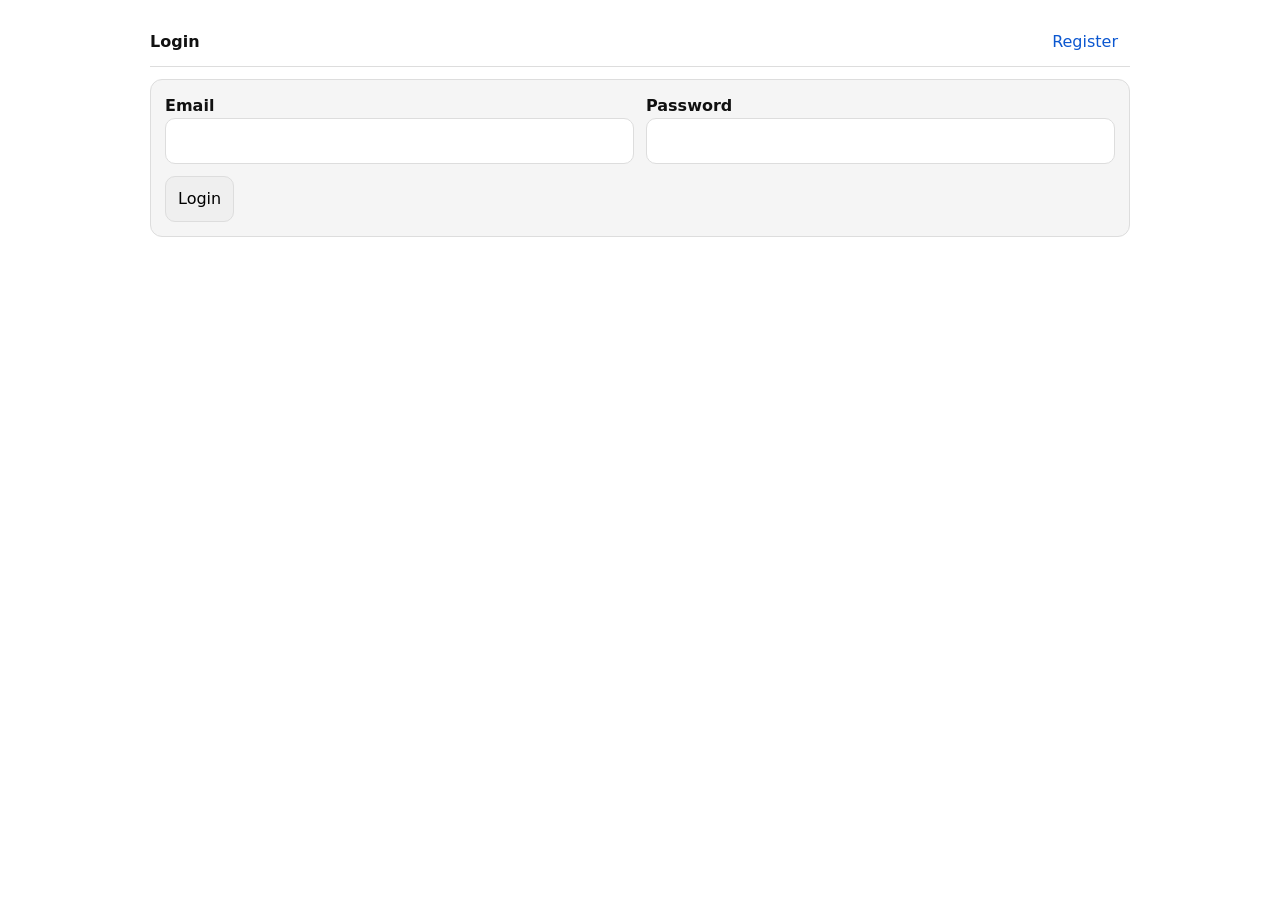
==== frontend/index.html @ 0ef49173 "Initial project structure" ====
<!doctype html>
<html lang="en">
<head>
  <meta charset="utf-8" />
  <meta name="viewport" content="width=device-width,initial-scale=1" />
  <title>Accessible E-Learning</title>
  <link rel="stylesheet" href="assets/styles.css" />
</head>
<body>
  <div class="container">
    <header>
      <div>
        <strong>Accessible E-Learning</strong>
        <div class="smallmuted">Keyboard: <kbd>Tab</kbd> to navigate • <kbd>Enter</kbd> to activate</div>
      </div>
      <div class="toolbar" aria-label="User actions">
        <span id="headerMe" class="smallmuted"></span>
        <a href="instructor.html">Instructor</a>
        <button id="logoutBtn" class="hidden">Logout</button>
      </div>
    </header>

    <section class="card" aria-label="Accessibility controls">
      <h2 style="margin-top:0;">Accessibility</h2>
      <div class="toolbar">
        <button id="fontMinus">A-</button>
        <button id="fontPlus">A+</button>

        <label for="contrastSelect" class="smallmuted">Contrast</label>
        <select id="contrastSelect" aria-label="Contrast mode">
          <option value="normal">Normal</option>
          <option value="high">High</option>
          <option value="dark">Dark</option>
        </select>

        <label class="smallmuted">
          <input type="checkbox" id="reduceMotion" />
          Reduce motion
        </label>

        <label class="smallmuted">
          <input type="checkbox" id="ttsEnabled" />
          Enable TTS button
        </label>
      </div>
      <p class="smallmuted">Settings are saved to your profile.</p>
    </section>

    <section>
      <h2>Courses</h2>
      <div id="status" class="smallmuted"></div>
      <div id="coursesList" aria-live="polite"></div>
    </section>
  </div>

  <script src="assets/app.js"></script>
  <script>
    (async () => {
      await requireLogin();
      await renderHeader();
      const s = await loadAccessibility();

      // init controls
      if (s){
        document.querySelector("#contrastSelect").value = s.contrast_mode;
        document.querySelector("#reduceMotion").checked = !!s.reduce_motion;
        document.querySelector("#ttsEnabled").checked = !!s.tts_enabled;
      }

      const status = document.querySelector("#status");
      try{
        await loadCourses(document.querySelector("#coursesList"));
      }catch(e){
        setStatus(status, e.message, true);
      }

      // Accessibility controls -> API updates
      let fontScale = s?.font_scale ?? 1.0;

      document.querySelector("#fontPlus").onclick = async () => {
        fontScale = Math.min(2.0, Math.round((fontScale + 0.1) * 10) / 10);
        await updateAccessibility({ font_scale: fontScale });
      };
      document.querySelector("#fontMinus").onclick = async () => {
        fontScale = Math.max(0.7, Math.round((fontScale - 0.1) * 10) / 10);
        await updateAccessibility({ font_scale: fontScale });
      };
      document.querySelector("#contrastSelect").onchange = async (e) => {
        await updateAccessibility({ contrast_mode: e.target.value });
      };
      document.querySelector("#reduceMotion").onchange = async (e) => {
        await updateAccessibility({ reduce_motion: e.target.checked });
      };
      document.querySelector("#ttsEnabled").onchange = async (e) => {
        await updateAccessibility({ tts_enabled: e.target.checked });
      };
    })();
  </script>
</body>
</html>
---- frontend/assets/styles.css ----
:root{
  --bg: #ffffff;
  --fg: #111111;
  --muted: #444;
  --card: #f5f5f5;
  --border: #ddd;
  --link: #0b57d0;
  --focus: #ffbf47;
  --fontScale: 1;
}

html { font-size: calc(16px * var(--fontScale)); }
body{
  margin:0;
  font-family: system-ui, -apple-system, Segoe UI, Roboto, Arial;
  background: var(--bg);
  color: var(--fg);
  line-height: 1.5;
}

a{ color: var(--link); }
.container{ max-width: 980px; margin: 0 auto; padding: 18px; }
header{
  display:flex; gap:12px; align-items:center; justify-content:space-between;
  border-bottom: 1px solid var(--border);
  padding: 12px 0;
}

nav a{ margin-right: 12px; text-decoration:none; }
.card{
  background: var(--card);
  border: 1px solid var(--border);
  border-radius: 12px;
  padding: 14px;
  margin: 12px 0;
}

label{ display hinted; font-weight: 600; }
input, select, textarea, button{
  font: inherit;
  padding: 10px 12px;
  border: 1px solid var(--border);
  border-radius: 10px;
  width: 100%;
  box-sizing: border-box;
}

button{
  width: auto;
  cursor: pointer;
}

.row{ display:grid; grid-template-columns: 1fr 1fr; gap: 12px; }
@media (max-width: 720px){ .row{ grid-template-columns: 1fr; } }

.toolbar{
  display:flex;
  gap:10px;
  flex-wrap: wrap;
  align-items:center;
}

kbd {
  border: 1px solid var(--border);
  padding: 2px 6px;
  border-radius: 6px;
  background: #fff;
}

/* Focus visibility */
:focus{
  outline: 3px solid var(--focus);
  outline-offset: 2px;
}

/* Contrast modes */
body.contrast-high{
  --bg: #ffffff;
  --fg: #000000;
  --muted: #111;
  --card: #ffffff;
  --border: #000;
  --link: #0000ee;
}
body.contrast-dark{
  --bg: #0c0f14;
  --fg: #f2f2f2;
  --muted: #d0d0d0;
  --card: #121827;
  --border: #2a3448;
  --link: #7ab7ff;
}

/* Reduced motion */
body.reduce-motion *{
  scroll-behavior: auto !important;
  transition: none !important;
  animation: none !important;
}

.smallmuted { color: var(--muted); font-size: 0.95rem; }
.hidden { display:none; }
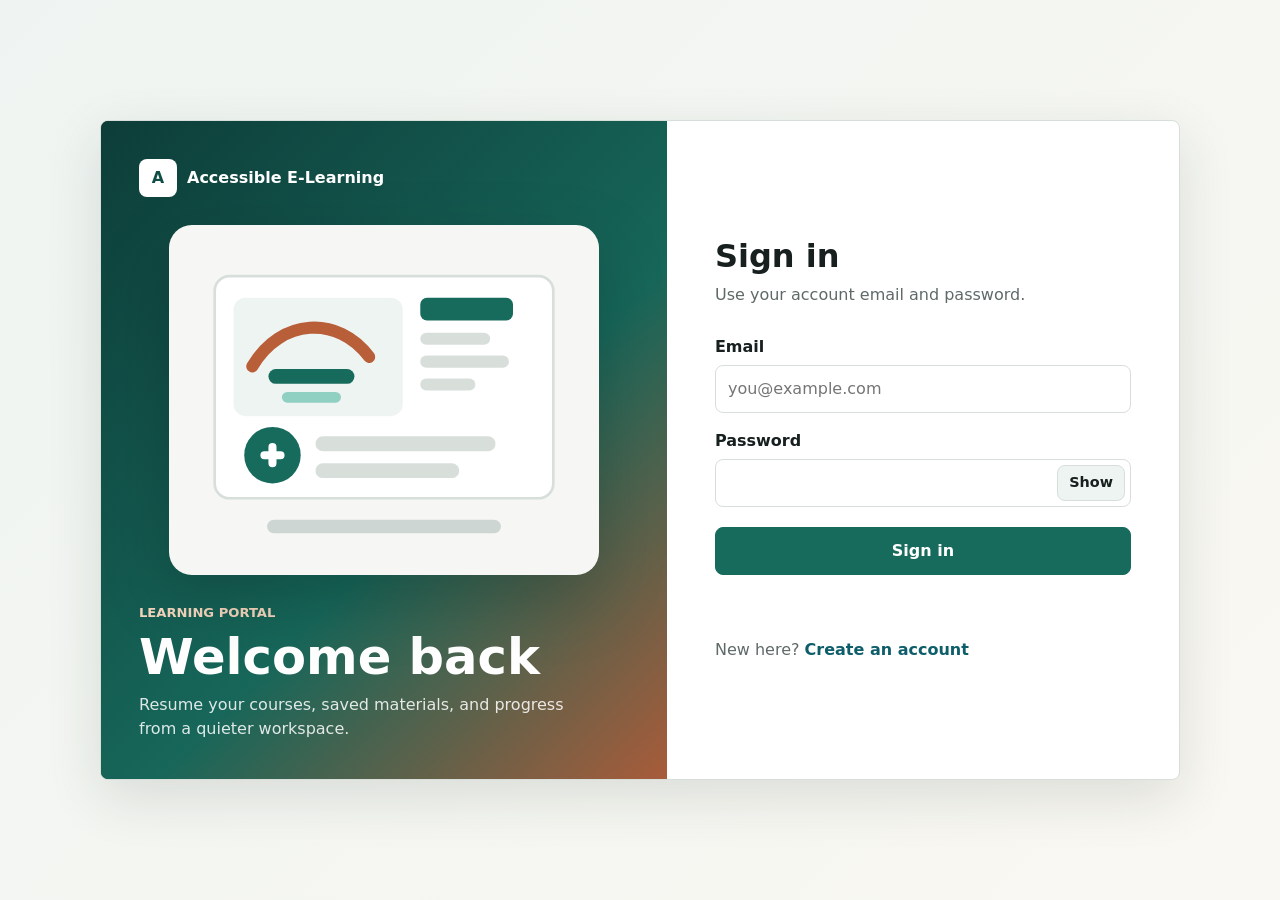
==== commit 8406a786: "redo" ====
--- a/frontend/index.html
+++ b/frontend/index.html
@@ -11,7 +11,6 @@
     <header>
       <div>
         <strong>Accessible E-Learning</strong>
-        <div class="smallmuted">Keyboard: <kbd>Tab</kbd> to navigate • <kbd>Enter</kbd> to activate</div>
       </div>
       <div class="toolbar" aria-label="User actions">
         <span id="headerMe" class="smallmuted"></span>
@@ -21,38 +20,76 @@
     </header>
 
     <section class="card" aria-label="Accessibility controls">
-      <h2 style="margin-top:0;">Accessibility</h2>
-      <div class="toolbar">
-        <button id="fontMinus">A-</button>
-        <button id="fontPlus">A+</button>
+      <div class="section-heading">
+        <div>
+          <p class="eyebrow-text">Access profile</p>
+          <h2>Accessibility controls</h2>
+        </div>
+        <span id="fontScaleValue" class="badge">Font 100%</span>
+      </div>
+      <div class="control-grid">
+        <div class="control-card">
+          <span class="control-label">Text size</span>
+          <div class="toolbar">
+            <button id="fontMinus" type="button">A-</button>
+            <button id="fontPlus" type="button">A+</button>
+          </div>
+        </div>
 
-        <label for="contrastSelect" class="smallmuted">Contrast</label>
-        <select id="contrastSelect" aria-label="Contrast mode">
-          <option value="normal">Normal</option>
-          <option value="high">High</option>
-          <option value="dark">Dark</option>
-        </select>
+        <div class="control-card">
+          <label for="contrastSelect" class="control-label">Contrast</label>
+          <select id="contrastSelect" aria-label="Contrast mode">
+            <option value="normal">Normal</option>
+            <option value="high">High</option>
+            <option value="dark">Dark</option>
+          </select>
+        </div>
 
-        <label class="smallmuted">
+        <label class="check-card">
           <input type="checkbox" id="reduceMotion" />
-          Reduce motion
+          <span>Reduce motion</span>
         </label>
 
-        <label class="smallmuted">
+        <label class="check-card">
           <input type="checkbox" id="ttsEnabled" />
-          Enable TTS button
+          <span>Enable TTS button</span>
+        </label>
+
+        <label class="check-card">
+          <input type="checkbox" id="dyslexiaFriendly" />
+          <span>Dyslexia-friendly reading</span>
         </label>
       </div>
-      <p class="smallmuted">Settings are saved to your profile.</p>
+    </section>
+
+    <section class="stats-grid" aria-label="Learning summary">
+      <div class="stat-card">
+        <span class="smallmuted">Available courses</span>
+        <strong id="courseCount">0</strong>
+      </div>
+      <div class="stat-card">
+        <span id="completedLabel" class="smallmuted">Completed materials</span>
+        <strong id="completedCount">0</strong>
+      </div>
+      <div class="stat-card">
+        <span id="progressLabel" class="smallmuted">In progress</span>
+        <strong id="progressCount">0</strong>
+      </div>
     </section>
 
     <section>
-      <h2>Courses</h2>
+      <div class="section-heading">
+        <div>
+          <p class="eyebrow-text">Learning catalog</p>
+          <h2>Courses</h2>
+        </div>
+      </div>
       <div id="status" class="smallmuted"></div>
-      <div id="coursesList" aria-live="polite"></div>
+      <div id="coursesList" class="course-grid" aria-live="polite"></div>
     </section>
   </div>
 
+  <script src="assets/config.js"></script>
   <script src="assets/app.js"></script>
   <script>
     (async () => {
@@ -65,25 +102,43 @@
         document.querySelector("#contrastSelect").value = s.contrast_mode;
         document.querySelector("#reduceMotion").checked = !!s.reduce_motion;
         document.querySelector("#ttsEnabled").checked = !!s.tts_enabled;
+        document.querySelector("#dyslexiaFriendly").checked = !!s.dyslexia_friendly;
       }
 
       const status = document.querySelector("#status");
       try{
-        await loadCourses(document.querySelector("#coursesList"));
+        const summary = await loadCourses(document.querySelector("#coursesList"));
+        document.querySelector("#courseCount").textContent = summary.totalCourses;
+        if (summary.me.role === "student"){
+          const progress = await api("/progress/me");
+          document.querySelector("#completedCount").textContent = progress.filter(x => x.status === "completed").length;
+          document.querySelector("#progressCount").textContent = progress.filter(x => x.status === "in_progress").length;
+        } else {
+          document.querySelector("#completedLabel").textContent = "Published courses";
+          document.querySelector("#progressLabel").textContent = "Draft courses";
+          document.querySelector("#completedCount").textContent = summary.publishedCourses;
+          document.querySelector("#progressCount").textContent = summary.draftCourses;
+        }
       }catch(e){
         setStatus(status, e.message, true);
       }
 
       // Accessibility controls -> API updates
       let fontScale = s?.font_scale ?? 1.0;
+      function updateFontBadge(){
+        document.querySelector("#fontScaleValue").textContent = `Font ${Math.round(fontScale * 100)}%`;
+      }
+      updateFontBadge();
 
       document.querySelector("#fontPlus").onclick = async () => {
         fontScale = Math.min(2.0, Math.round((fontScale + 0.1) * 10) / 10);
         await updateAccessibility({ font_scale: fontScale });
+        updateFontBadge();
       };
       document.querySelector("#fontMinus").onclick = async () => {
         fontScale = Math.max(0.7, Math.round((fontScale - 0.1) * 10) / 10);
         await updateAccessibility({ font_scale: fontScale });
+        updateFontBadge();
       };
       document.querySelector("#contrastSelect").onchange = async (e) => {
         await updateAccessibility({ contrast_mode: e.target.value });
@@ -94,6 +149,9 @@
       document.querySelector("#ttsEnabled").onchange = async (e) => {
         await updateAccessibility({ tts_enabled: e.target.checked });
       };
+      document.querySelector("#dyslexiaFriendly").onchange = async (e) => {
+        await updateAccessibility({ dyslexia_friendly: e.target.checked });
+      };
     })();
   </script>
 </body>
--- a/frontend/assets/styles.css
+++ b/frontend/assets/styles.css
@@ -1,57 +1,123 @@
 :root{
-  --bg: #ffffff;
-  --fg: #111111;
-  --muted: #444;
-  --card: #f5f5f5;
-  --border: #ddd;
-  --link: #0b57d0;
-  --focus: #ffbf47;
+  --bg: #f6f7f4;
+  --fg: #17201f;
+  --muted: #5f6a68;
+  --card: #ffffff;
+  --surface: #eef4f1;
+  --border: #d8dfdb;
+  --link: #0d5d6b;
+  --primary: #176b5d;
+  --primary-strong: #0f4d45;
+  --accent: #b85f3a;
+  --focus: #f4b740;
+  --danger: #b42318;
   --fontScale: 1;
-}
-
-html { font-size: calc(16px * var(--fontScale)); }
+  --shadow: 0 18px 55px rgba(25, 39, 37, 0.12);
+}
+
+*{ box-sizing: border-box; }
+
+html{ font-size: calc(16px * var(--fontScale)); }
+
 body{
   margin:0;
-  font-family: system-ui, -apple-system, Segoe UI, Roboto, Arial;
+  font-family: system-ui, -apple-system, Segoe UI, Roboto, Arial, sans-serif;
   background: var(--bg);
   color: var(--fg);
   line-height: 1.5;
 }
 
-a{ color: var(--link); }
-.container{ max-width: 980px; margin: 0 auto; padding: 18px; }
+a{
+  color: var(--link);
+  font-weight: 700;
+  text-decoration: none;
+}
+
+a:hover{ text-decoration: underline; }
+
+.container{
+  max-width: 1040px;
+  margin: 0 auto;
+  padding: 18px;
+}
+
 header{
-  display:flex; gap:12px; align-items:center; justify-content:space-between;
+  display:flex;
+  gap:12px;
+  align-items:center;
+  justify-content:space-between;
   border-bottom: 1px solid var(--border);
   padding: 12px 0;
 }
 
-nav a{ margin-right: 12px; text-decoration:none; }
+nav a{ margin-right: 12px; }
+
 .card{
   background: var(--card);
   border: 1px solid var(--border);
-  border-radius: 12px;
-  padding: 14px;
+  border-radius: 8px;
+  padding: 16px;
   margin: 12px 0;
-}
-
-label{ display hinted; font-weight: 600; }
+  box-shadow: 0 8px 24px rgba(22, 32, 31, 0.05);
+}
+
+label{
+  display: block;
+  margin-bottom: 6px;
+  color: var(--fg);
+  font-weight: 700;
+}
+
 input, select, textarea, button{
   font: inherit;
-  padding: 10px 12px;
-  border: 1px solid var(--border);
-  border-radius: 10px;
+  border: 1px solid var(--border);
+  border-radius: 8px;
+  box-sizing: border-box;
+}
+
+input, select, textarea{
   width: 100%;
-  box-sizing: border-box;
-}
+  padding: 11px 12px;
+  background: #ffffff;
+  color: var(--fg);
+}
+
+textarea{ resize: vertical; }
 
 button{
   width: auto;
+  min-height: 42px;
+  padding: 10px 16px;
+  background: var(--primary);
+  color: #ffffff;
+  border-color: var(--primary);
+  font-weight: 800;
   cursor: pointer;
 }
 
-.row{ display:grid; grid-template-columns: 1fr 1fr; gap: 12px; }
-@media (max-width: 720px){ .row{ grid-template-columns: 1fr; } }
+button:hover{ background: var(--primary-strong); }
+
+button:disabled{
+  cursor: not-allowed;
+  opacity: 0.68;
+}
+
+input[type="checkbox"]{
+  width: auto;
+  min-width: 18px;
+  min-height: 18px;
+  vertical-align: middle;
+}
+
+.row{
+  display:grid;
+  grid-template-columns: 1fr 1fr;
+  gap: 12px;
+}
+
+@media (max-width: 720px){
+  .row{ grid-template-columns: 1fr; }
+}
 
 .toolbar{
   display:flex;
@@ -60,43 +126,463 @@
   align-items:center;
 }
 
-kbd {
+kbd{
   border: 1px solid var(--border);
   padding: 2px 6px;
   border-radius: 6px;
-  background: #fff;
-}
-
-/* Focus visibility */
+  background: #ffffff;
+}
+
 :focus{
   outline: 3px solid var(--focus);
   outline-offset: 2px;
 }
 
-/* Contrast modes */
+.smallmuted{
+  color: var(--muted);
+  font-size: 0.95rem;
+}
+
+.hidden{ display:none; }
+
+.is-error{ color: var(--danger) !important; }
+
+.section-heading{
+  display: flex;
+  align-items: flex-start;
+  justify-content: space-between;
+  gap: 18px;
+  margin-bottom: 16px;
+}
+
+.section-heading h1,
+.section-heading h2{
+  margin: 0;
+  line-height: 1.15;
+}
+
+.eyebrow-text{
+  margin: 0 0 4px;
+  color: var(--accent);
+  font-size: 0.78rem;
+  font-weight: 900;
+  letter-spacing: 0;
+  text-transform: uppercase;
+}
+
+.badge{
+  display: inline-flex;
+  min-height: 28px;
+  align-items: center;
+  gap: 6px;
+  padding: 4px 10px;
+  border: 1px solid var(--border);
+  border-radius: 999px;
+  background: var(--surface);
+  color: var(--fg);
+  font-size: 0.86rem;
+  font-weight: 800;
+}
+
+.badge-success{
+  background: #dff4ea;
+  border-color: #abdcc8;
+  color: #0d4f3f;
+}
+
+.badge-muted{
+  color: var(--muted);
+}
+
+.stats-grid{
+  display: grid;
+  grid-template-columns: repeat(3, minmax(0, 1fr));
+  gap: 12px;
+  margin: 14px 0;
+}
+
+.compact-stats{
+  margin-bottom: 0;
+}
+
+.stat-card{
+  display: grid;
+  gap: 4px;
+  min-height: 92px;
+  align-content: center;
+  padding: 16px;
+  background: var(--card);
+  border: 1px solid var(--border);
+  border-radius: 8px;
+}
+
+.stat-card strong{
+  font-size: 2rem;
+  line-height: 1;
+}
+
+.control-grid{
+  display: grid;
+  grid-template-columns: repeat(3, minmax(0, 1fr));
+  gap: 12px;
+}
+
+.control-card,
+.check-card{
+  display: grid;
+  gap: 8px;
+  align-content: center;
+  min-height: 92px;
+  padding: 14px;
+  background: var(--surface);
+  border: 1px solid var(--border);
+  border-radius: 8px;
+}
+
+.control-label{
+  margin: 0;
+  color: var(--muted);
+  font-size: 0.9rem;
+  font-weight: 900;
+}
+
+.check-card{
+  grid-template-columns: auto 1fr;
+  align-items: center;
+  cursor: pointer;
+}
+
+.course-grid{
+  display: grid;
+  grid-template-columns: repeat(2, minmax(0, 1fr));
+  gap: 14px;
+}
+
+.course-card{
+  display: flex;
+  flex-direction: column;
+  min-height: 230px;
+  gap: 12px;
+  padding: 18px;
+  background: var(--card);
+  border: 1px solid var(--border);
+  border-radius: 8px;
+  box-shadow: 0 8px 24px rgba(22, 32, 31, 0.05);
+}
+
+.course-card h3,
+.material-card h3{
+  margin: 0;
+  line-height: 1.2;
+}
+
+.course-card p{
+  flex: 1;
+  margin: 0;
+  color: var(--muted);
+}
+
+.course-card-top{
+  display: flex;
+  justify-content: space-between;
+  gap: 8px;
+  flex-wrap: wrap;
+}
+
+.material-list{
+  display: grid;
+  gap: 12px;
+}
+
+.material-card{
+  display: grid;
+  grid-template-columns: minmax(0, 1fr) auto;
+  gap: 14px;
+  align-items: center;
+  padding: 16px;
+  background: var(--card);
+  border: 1px solid var(--border);
+  border-radius: 8px;
+}
+
+.material-card p{
+  margin: 8px 0 0;
+}
+
+.empty-state{
+  padding: 22px;
+  background: var(--card);
+  border: 1px dashed var(--border);
+  border-radius: 8px;
+}
+
+.empty-state p{
+  margin: 6px 0 0;
+}
+
+.auth-body{
+  min-height: 100vh;
+  display: grid;
+  place-items: center;
+  padding: 24px;
+  background:
+    linear-gradient(135deg, rgba(238, 244, 241, 0.95), rgba(250, 248, 242, 0.95)),
+    var(--bg);
+}
+
+.auth-shell{
+  width: min(1080px, 100%);
+  min-height: 640px;
+  display: grid;
+  grid-template-columns: minmax(0, 1.05fr) minmax(380px, 0.95fr);
+  overflow: hidden;
+  background: var(--card);
+  border: 1px solid var(--border);
+  border-radius: 8px;
+  box-shadow: var(--shadow);
+}
+
+.auth-visual{
+  position: relative;
+  display: flex;
+  flex-direction: column;
+  justify-content: space-between;
+  gap: 28px;
+  min-height: 100%;
+  padding: 38px;
+  color: #ffffff;
+  background:
+    linear-gradient(135deg, rgba(13, 61, 57, 0.96), rgba(23, 107, 93, 0.9) 58%, rgba(184, 95, 58, 0.9)),
+    #123d39;
+}
+
+.auth-brand{
+  display: inline-flex;
+  align-items: center;
+  gap: 10px;
+  font-weight: 900;
+}
+
+.brand-mark{
+  display: inline-grid;
+  width: 38px;
+  height: 38px;
+  place-items: center;
+  border-radius: 8px;
+  background: #ffffff;
+  color: var(--primary-strong);
+  font-weight: 900;
+}
+
+.auth-illustration{
+  width: min(430px, 100%);
+  align-self: center;
+  filter: drop-shadow(0 24px 32px rgba(0, 0, 0, 0.18));
+}
+
+.auth-copy{
+  max-width: 460px;
+}
+
+.auth-copy h1{
+  margin: 8px 0 10px;
+  font-size: clamp(2rem, 4vw, 3.1rem);
+  line-height: 1.05;
+}
+
+.auth-copy p{
+  margin: 0;
+  max-width: 38rem;
+  color: rgba(255, 255, 255, 0.86);
+}
+
+.eyebrow{
+  margin: 0;
+  color: #f6d6bd !important;
+  font-size: 0.82rem;
+  font-weight: 900;
+  letter-spacing: 0;
+  text-transform: uppercase;
+}
+
+.auth-panel{
+  display: flex;
+  flex-direction: column;
+  justify-content: center;
+  padding: 48px;
+}
+
+.auth-panel h2{
+  margin: 0;
+  font-size: 2rem;
+  line-height: 1.15;
+}
+
+.auth-lede{
+  margin: 8px 0 28px;
+  color: var(--muted);
+}
+
+.auth-form{
+  display: grid;
+  gap: 16px;
+}
+
+.field{ min-width: 0; }
+
+.password-field{
+  position: relative;
+}
+
+.password-field input{
+  padding-right: 80px;
+}
+
+.password-toggle{
+  position: absolute;
+  right: 6px;
+  top: 6px;
+  min-height: 34px;
+  padding: 6px 11px;
+  background: var(--surface);
+  color: var(--fg);
+  border-color: var(--border);
+  font-size: 0.9rem;
+}
+
+.password-toggle:hover{
+  background: #e2ece8;
+}
+
+.auth-submit{
+  width: 100%;
+  min-height: 48px;
+  margin-top: 4px;
+}
+
+.auth-status{
+  min-height: 1.5em;
+  margin: 0;
+}
+
+.auth-switch{
+  margin: 24px 0 0;
+  color: var(--muted);
+}
+
 body.contrast-high{
   --bg: #ffffff;
   --fg: #000000;
-  --muted: #111;
+  --muted: #111111;
   --card: #ffffff;
-  --border: #000;
+  --surface: #ffffff;
+  --border: #000000;
   --link: #0000ee;
-}
+  --primary: #000000;
+  --primary-strong: #222222;
+  --accent: #000000;
+  --danger: #aa0000;
+  --shadow: none;
+}
+
 body.contrast-dark{
-  --bg: #0c0f14;
-  --fg: #f2f2f2;
-  --muted: #d0d0d0;
-  --card: #121827;
-  --border: #2a3448;
-  --link: #7ab7ff;
-}
-
-/* Reduced motion */
+  --bg: #0c1110;
+  --fg: #f4f7f5;
+  --muted: #c8d1ce;
+  --card: #111a18;
+  --surface: #172521;
+  --border: #344641;
+  --link: #8bd7e8;
+  --primary: #66b8a7;
+  --primary-strong: #4d9d8d;
+  --accent: #e19a72;
+  --danger: #ff9d92;
+  --shadow: 0 18px 55px rgba(0, 0, 0, 0.35);
+}
+
+body.contrast-dark input,
+body.contrast-dark select,
+body.contrast-dark textarea{
+  background: #0c1110;
+}
+
+body.contrast-dark button{
+  color: #08100e;
+}
+
+body.contrast-dark .password-toggle{
+  color: var(--fg);
+}
+
+body.contrast-dark .auth-visual{
+  background:
+    linear-gradient(135deg, rgba(8, 26, 24, 0.98), rgba(27, 77, 68, 0.95) 58%, rgba(124, 76, 52, 0.95)),
+    #081a18;
+}
+
 body.reduce-motion *{
   scroll-behavior: auto !important;
   transition: none !important;
   animation: none !important;
 }
 
-.smallmuted { color: var(--muted); font-size: 0.95rem; }
-.hidden { display:none; }
+body.dyslexia-friendly{
+  font-family: Arial, Verdana, Tahoma, sans-serif;
+  line-height: 1.75;
+}
+
+body.dyslexia-friendly p,
+body.dyslexia-friendly li{
+  max-width: 72ch;
+}
+
+@media (max-width: 900px){
+  .auth-shell{
+    grid-template-columns: 1fr;
+    min-height: 0;
+  }
+
+  .auth-visual{
+    min-height: 320px;
+  }
+
+  .auth-panel{
+    padding: 34px;
+  }
+
+  .control-grid,
+  .course-grid,
+  .stats-grid{
+    grid-template-columns: 1fr;
+  }
+
+  .material-card{
+    grid-template-columns: 1fr;
+  }
+}
+
+@media (max-width: 560px){
+  .auth-body{
+    display: block;
+    padding: 0;
+  }
+
+  .auth-shell{
+    min-height: 100vh;
+    border: 0;
+    border-radius: 0;
+  }
+
+  .auth-visual{
+    padding: 24px;
+    min-height: 280px;
+  }
+
+  .auth-panel{
+    padding: 28px 22px 34px;
+  }
+
+  .auth-copy h1{
+    font-size: 2rem;
+  }
+}
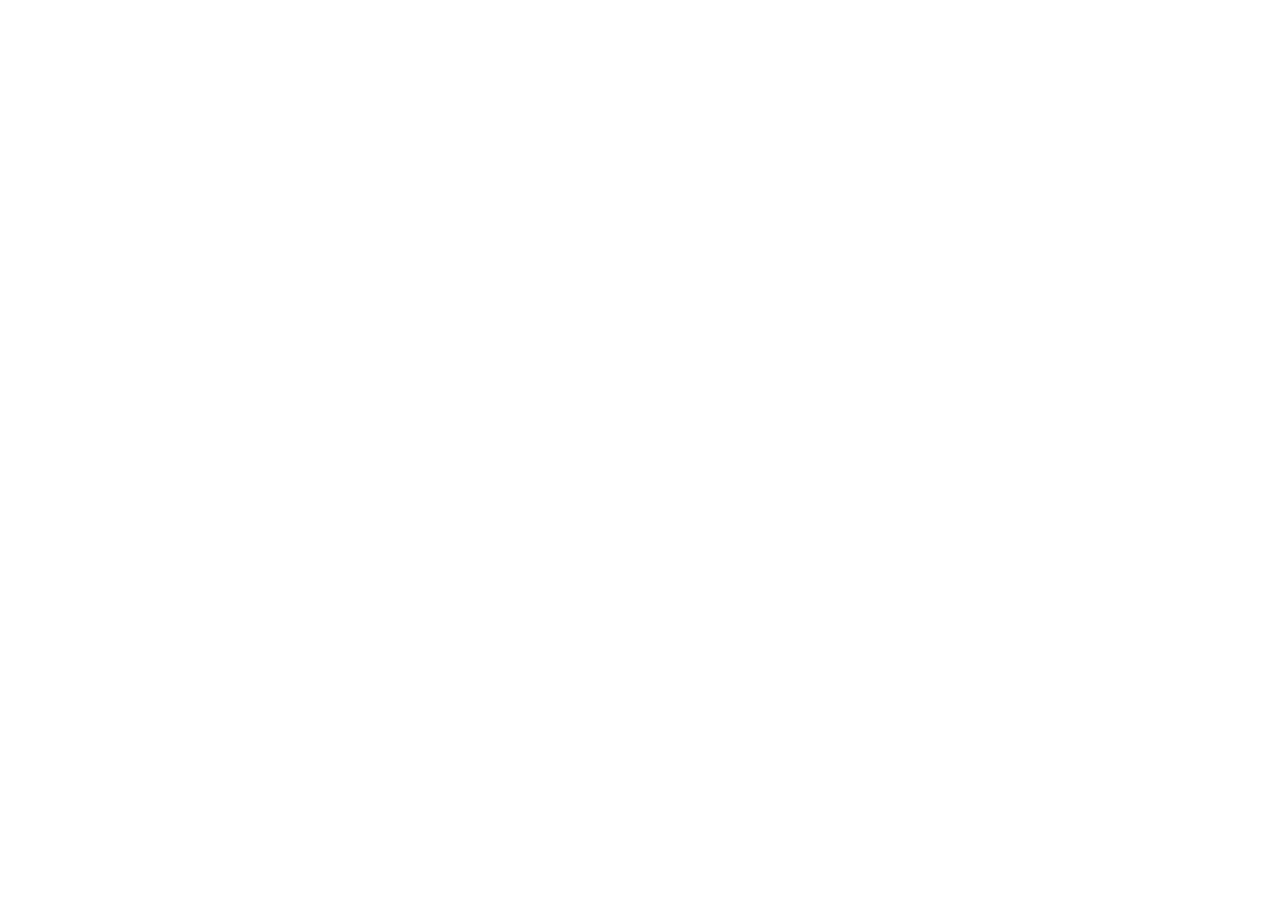
==== commit 968ce232: "feat: migrate frontend to React and add backend auto-migrations for missing columns" ====
--- a/frontend/index.html
+++ b/frontend/index.html
@@ -1,158 +1,14 @@
 <!doctype html>
 <html lang="en">
-<head>
-  <meta charset="utf-8" />
-  <meta name="viewport" content="width=device-width,initial-scale=1" />
-  <title>Accessible E-Learning</title>
-  <link rel="stylesheet" href="assets/styles.css" />
-</head>
-<body>
-  <div class="container">
-    <header>
-      <div>
-        <strong>Accessible E-Learning</strong>
-      </div>
-      <div class="toolbar" aria-label="User actions">
-        <span id="headerMe" class="smallmuted"></span>
-        <a href="instructor.html">Instructor</a>
-        <button id="logoutBtn" class="hidden">Logout</button>
-      </div>
-    </header>
+  <head>
+    <meta charset="UTF-8" />
+    <meta name="viewport" content="width=device-width, initial-scale=1.0" />
+    <title>AccessLearn | Accessible e-learning for everyone</title>
+    <meta name="description" content="Adaptive, accessibility-first e-learning platform providing custom reading rulers, text-to-speech engine, dyslexia spacing fonts, and contrast customizations." />
+  </head>
+  <body>
+    <div id="root"></div>
+    <script type="module" src="/src/main.jsx"></script>
+  </body>
+</html>
 
-    <section class="card" aria-label="Accessibility controls">
-      <div class="section-heading">
-        <div>
-          <p class="eyebrow-text">Access profile</p>
-          <h2>Accessibility controls</h2>
-        </div>
-        <span id="fontScaleValue" class="badge">Font 100%</span>
-      </div>
-      <div class="control-grid">
-        <div class="control-card">
-          <span class="control-label">Text size</span>
-          <div class="toolbar">
-            <button id="fontMinus" type="button">A-</button>
-            <button id="fontPlus" type="button">A+</button>
-          </div>
-        </div>
-
-        <div class="control-card">
-          <label for="contrastSelect" class="control-label">Contrast</label>
-          <select id="contrastSelect" aria-label="Contrast mode">
-            <option value="normal">Normal</option>
-            <option value="high">High</option>
-            <option value="dark">Dark</option>
-          </select>
-        </div>
-
-        <label class="check-card">
-          <input type="checkbox" id="reduceMotion" />
-          <span>Reduce motion</span>
-        </label>
-
-        <label class="check-card">
-          <input type="checkbox" id="ttsEnabled" />
-          <span>Enable TTS button</span>
-        </label>
-
-        <label class="check-card">
-          <input type="checkbox" id="dyslexiaFriendly" />
-          <span>Dyslexia-friendly reading</span>
-        </label>
-      </div>
-    </section>
-
-    <section class="stats-grid" aria-label="Learning summary">
-      <div class="stat-card">
-        <span class="smallmuted">Available courses</span>
-        <strong id="courseCount">0</strong>
-      </div>
-      <div class="stat-card">
-        <span id="completedLabel" class="smallmuted">Completed materials</span>
-        <strong id="completedCount">0</strong>
-      </div>
-      <div class="stat-card">
-        <span id="progressLabel" class="smallmuted">In progress</span>
-        <strong id="progressCount">0</strong>
-      </div>
-    </section>
-
-    <section>
-      <div class="section-heading">
-        <div>
-          <p class="eyebrow-text">Learning catalog</p>
-          <h2>Courses</h2>
-        </div>
-      </div>
-      <div id="status" class="smallmuted"></div>
-      <div id="coursesList" class="course-grid" aria-live="polite"></div>
-    </section>
-  </div>
-
-  <script src="assets/config.js"></script>
-  <script src="assets/app.js"></script>
-  <script>
-    (async () => {
-      await requireLogin();
-      await renderHeader();
-      const s = await loadAccessibility();
-
-      // init controls
-      if (s){
-        document.querySelector("#contrastSelect").value = s.contrast_mode;
-        document.querySelector("#reduceMotion").checked = !!s.reduce_motion;
-        document.querySelector("#ttsEnabled").checked = !!s.tts_enabled;
-        document.querySelector("#dyslexiaFriendly").checked = !!s.dyslexia_friendly;
-      }
-
-      const status = document.querySelector("#status");
-      try{
-        const summary = await loadCourses(document.querySelector("#coursesList"));
-        document.querySelector("#courseCount").textContent = summary.totalCourses;
-        if (summary.me.role === "student"){
-          const progress = await api("/progress/me");
-          document.querySelector("#completedCount").textContent = progress.filter(x => x.status === "completed").length;
-          document.querySelector("#progressCount").textContent = progress.filter(x => x.status === "in_progress").length;
-        } else {
-          document.querySelector("#completedLabel").textContent = "Published courses";
-          document.querySelector("#progressLabel").textContent = "Draft courses";
-          document.querySelector("#completedCount").textContent = summary.publishedCourses;
-          document.querySelector("#progressCount").textContent = summary.draftCourses;
-        }
-      }catch(e){
-        setStatus(status, e.message, true);
-      }
-
-      // Accessibility controls -> API updates
-      let fontScale = s?.font_scale ?? 1.0;
-      function updateFontBadge(){
-        document.querySelector("#fontScaleValue").textContent = `Font ${Math.round(fontScale * 100)}%`;
-      }
-      updateFontBadge();
-
-      document.querySelector("#fontPlus").onclick = async () => {
-        fontScale = Math.min(2.0, Math.round((fontScale + 0.1) * 10) / 10);
-        await updateAccessibility({ font_scale: fontScale });
-        updateFontBadge();
-      };
-      document.querySelector("#fontMinus").onclick = async () => {
-        fontScale = Math.max(0.7, Math.round((fontScale - 0.1) * 10) / 10);
-        await updateAccessibility({ font_scale: fontScale });
-        updateFontBadge();
-      };
-      document.querySelector("#contrastSelect").onchange = async (e) => {
-        await updateAccessibility({ contrast_mode: e.target.value });
-      };
-      document.querySelector("#reduceMotion").onchange = async (e) => {
-        await updateAccessibility({ reduce_motion: e.target.checked });
-      };
-      document.querySelector("#ttsEnabled").onchange = async (e) => {
-        await updateAccessibility({ tts_enabled: e.target.checked });
-      };
-      document.querySelector("#dyslexiaFriendly").onchange = async (e) => {
-        await updateAccessibility({ dyslexia_friendly: e.target.checked });
-      };
-    })();
-  </script>
-</body>
-</html>
